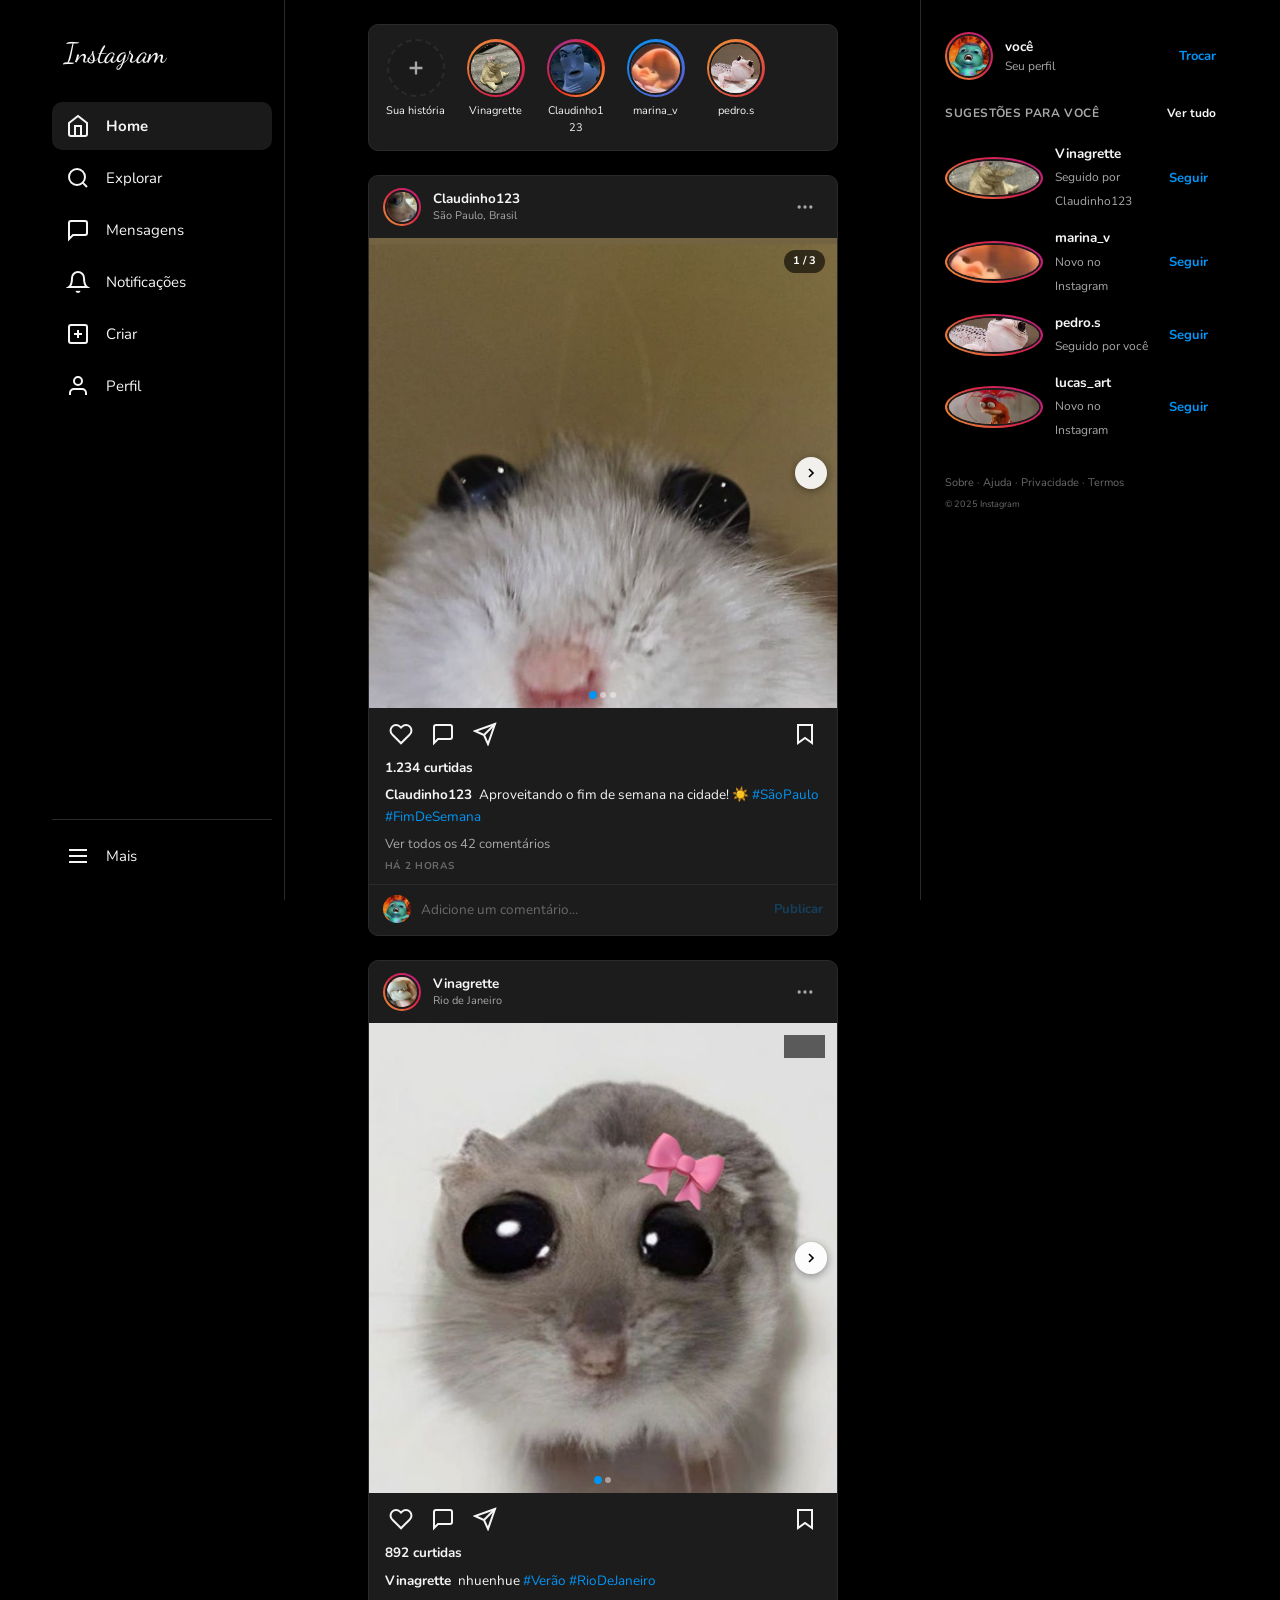
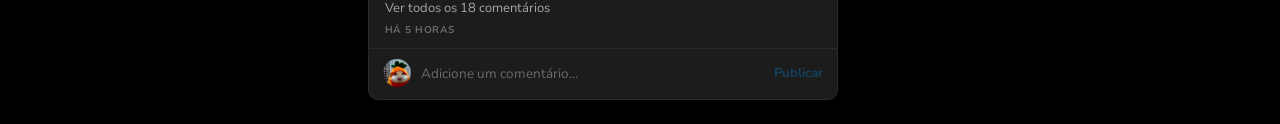
==== formativa/instagram/index.html @ f3fcb80d "11/03" ====
<!DOCTYPE html>
<html lang="pt-BR">
<head>
  <meta charset="UTF-8">
  <meta name="viewport" content="width=device-width, initial-scale=1.0">
  <title>Instagram</title>
  <link rel="stylesheet" href="style.css">
</head>
<body>
  <div class="container">

    <!-- LEFT SIDEBAR -->
    <aside class="sidebar">
      <div class="logo">Instagram</div>
      <nav>
        <a href="#" class="nav-item active">
          <svg class="nav-icon" viewBox="0 0 24 24" fill="none" stroke="currentColor" stroke-width="2"><path d="M3 9l9-7 9 7v11a2 2 0 01-2 2H5a2 2 0 01-2-2z"/><polyline points="9,22 9,12 15,12 15,22"/></svg>
          <span>Home</span>
        </a>
        <a href="#" class="nav-item">
          <svg class="nav-icon" viewBox="0 0 24 24" fill="none" stroke="currentColor" stroke-width="2"><circle cx="11" cy="11" r="8"/><line x1="21" y1="21" x2="16.65" y2="16.65"/></svg>
          <span>Explorar</span>
        </a>
        <a href="#" class="nav-item">
          <svg class="nav-icon" viewBox="0 0 24 24" fill="none" stroke="currentColor" stroke-width="2"><path d="M21 15a2 2 0 01-2 2H7l-4 4V5a2 2 0 012-2h14a2 2 0 012 2z"/></svg>
          <span>Mensagens</span>
        </a>
        <a href="#" class="nav-item">
          <svg class="nav-icon" viewBox="0 0 24 24" fill="none" stroke="currentColor" stroke-width="2"><path d="M18 8A6 6 0 006 8c0 7-3 9-3 9h18s-3-2-3-9"/><path d="M13.73 21a2 2 0 01-3.46 0"/></svg>
          <span>Notificações</span>
        </a>
        <a href="#" class="nav-item">
          <svg class="nav-icon" viewBox="0 0 24 24" fill="none" stroke="currentColor" stroke-width="2"><rect x="3" y="3" width="18" height="18" rx="2"/><line x1="12" y1="8" x2="12" y2="16"/><line x1="8" y1="12" x2="16" y2="12"/></svg>
          <span>Criar</span>
        </a>
        <a href="#" class="nav-item">
          <svg class="nav-icon" viewBox="0 0 24 24" fill="none" stroke="currentColor" stroke-width="2"><path d="M20 21v-2a4 4 0 00-4-4H8a4 4 0 00-4 4v2"/><circle cx="12" cy="7" r="4"/></svg>
          <span>Perfil</span>
        </a>
      </nav>
      <div class="sidebar-bottom">
        <a href="#" class="nav-item">
          <svg class="nav-icon" viewBox="0 0 24 24" fill="none" stroke="currentColor" stroke-width="2"><line x1="3" y1="12" x2="21" y2="12"/><line x1="3" y1="6" x2="21" y2="6"/><line x1="3" y1="18" x2="21" y2="18"/></svg>
          <span>Mais</span>
        </a>
      </div>
    </aside>

    <!-- MAIN FEED -->
    <main class="feed">

      <!-- STORIES -->
      <div class="stories">
        <div class="story your-story">
          <div class="story-avatar add-story">
            <svg viewBox="0 0 24 24" fill="none" stroke="currentColor" stroke-width="2.5" width="22" height="22"><line x1="12" y1="5" x2="12" y2="19"/><line x1="5" y1="12" x2="19" y2="12"/></svg>
          </div>
          <span>Sua história</span>
        </div>
        <div class="story">
          <div class="story-avatar" style="background: linear-gradient(135deg,#f09433,#e6683c,#dc2743,#cc2366)">
            <img src="imagens/animals 🎀.jpg" alt="Vinagrette">
          </div>
          <span>Vinagrette</span>
        </div>
        <div class="story">
          <div class="story-avatar" style="background: linear-gradient(135deg,#833ab4,#fd1d1d,#fcb045)">
            <img src="imagens/Credo.jpg" alt="Claudinho123">
          </div>
          <span>Claudinho123</span>
        </div>
        <div class="story">
          <div class="story-avatar" style="background: linear-gradient(135deg,#0095f6,#6559ca)">
            <img src="imagens/download (1).jpg" alt="marina_v">
          </div>
          <span>marina_v</span>
        </div>
        <div class="story">
          <div class="story-avatar" style="background: linear-gradient(135deg,#f09433,#e6683c,#dc2743)">
            <img src="imagens/download.jpg" alt="pedro.s">
          </div>
          <span>pedro.s</span>
        </div>
      </div>

      <!-- POST 1 — CAROUSEL -->
      <article class="post">
        <div class="post-header">
          <div class="avatar-ring">
            <img src="imagens/esroh.jpg" alt="Avatar">
          </div>
          <div class="post-meta">
            <p class="username">Claudinho123</p>
            <p class="location">São Paulo, Brasil</p>
          </div>
          <button class="more-btn">
            <svg viewBox="0 0 24 24" fill="currentColor" width="20" height="20"><circle cx="5" cy="12" r="2"/><circle cx="12" cy="12" r="2"/><circle cx="19" cy="12" r="2"/></svg>
          </button>
        </div>

        <!-- CAROUSEL -->
        <div class="carousel" data-index="0">
          <div class="carousel-track">
            <div class="carousel-slide">
              <img src="imagens/Hamster 🐹.jpg" alt="Foto 1">
            </div>
            <div class="carousel-slide">
              <img src="imagens/he is the real agent.jpg" alt="Foto 2">
            </div>
            <div class="carousel-slide">
              <img src="imagens/Hop on Follow @yellingatcatz for more!!  credit….jpg" alt="Foto 3">
            </div>
          </div>
          <button class="carousel-btn prev" onclick="moveCarousel(this, -1)" aria-label="Anterior">
            <svg viewBox="0 0 24 24" fill="none" stroke="currentColor" stroke-width="2.5" width="16" height="16"><polyline points="15,18 9,12 15,6"/></svg>
          </button>
          <button class="carousel-btn next" onclick="moveCarousel(this, 1)" aria-label="Próximo">
            <svg viewBox="0 0 24 24" fill="none" stroke="currentColor" stroke-width="2.5" width="16" height="16"><polyline points="9,18 15,12 9,6"/></svg>
          </button>
          <div class="carousel-dots">
            <span class="dot active"></span>
            <span class="dot"></span>
            <span class="dot"></span>
          </div>
          <div class="carousel-counter">1 / 3</div>
        </div>

        <div class="post-actions">
          <div class="actions-left">
            <button class="action-btn like-btn" onclick="toggleLike(this)" title="Curtir">
              <svg class="heart-icon" viewBox="0 0 24 24" fill="none" stroke="currentColor" stroke-width="2" width="24" height="24"><path d="M20.84 4.61a5.5 5.5 0 00-7.78 0L12 5.67l-1.06-1.06a5.5 5.5 0 00-7.78 7.78l1.06 1.06L12 21.23l7.78-7.78 1.06-1.06a5.5 5.5 0 000-7.78z"/></svg>
            </button>
            <button class="action-btn" title="Comentar">
              <svg viewBox="0 0 24 24" fill="none" stroke="currentColor" stroke-width="2" width="24" height="24"><path d="M21 15a2 2 0 01-2 2H7l-4 4V5a2 2 0 012-2h14a2 2 0 012 2z"/></svg>
            </button>
            <button class="action-btn" title="Compartilhar">
              <svg viewBox="0 0 24 24" fill="none" stroke="currentColor" stroke-width="2" width="24" height="24"><line x1="22" y1="2" x2="11" y2="13"/><polygon points="22,2 15,22 11,13 2,9"/></svg>
            </button>
          </div>
          <button class="action-btn save-btn" onclick="toggleSave(this)" title="Salvar">
            <svg viewBox="0 0 24 24" fill="none" stroke="currentColor" stroke-width="2" width="24" height="24"><polygon points="19,21 12,16 5,21 5,3 19,3"/></svg>
          </button>
        </div>

        <p class="likes">1.234 curtidas</p>
        <p class="caption"><strong>Claudinho123</strong> Aproveitando o fim de semana na cidade! ☀️ <span class="hashtag">#SãoPaulo</span> <span class="hashtag">#FimDeSemana</span></p>
        <button class="view-comments">Ver todos os 42 comentários</button>
        <p class="timestamp">HÁ 2 HORAS</p>

        <!-- COMMENT INPUT -->
        <div class="comment-bar">
          <img src="imagens/xd.jpg" alt="Você" class="comment-avatar">
          <input type="text" placeholder="Adicione um comentário..." class="comment-input">
          <button class="post-comment-btn">Publicar</button>
        </div>
      </article>

      <!-- POST 2 — SINGLE IMAGE -->
      <article class="post">
        <div class="post-header">
          <div class="avatar-ring">
            <img src="imagens/ıy.jpg" alt="Avatar">
          </div>
          <div class="post-meta">
            <p class="username">Vinagrette</p>
            <p class="location">Rio de Janeiro</p>
          </div>
          <button class="more-btn">
            <svg viewBox="0 0 24 24" fill="currentColor" width="20" height="20"><circle cx="5" cy="12" r="2"/><circle cx="12" cy="12" r="2"/><circle cx="19" cy="12" r="2"/></svg>
          </button>
        </div>

        <div class="carousel" data-index="0">
          <div class="carousel-track">
            <div class="carousel-slide">
              <img src="imagens/PrEppY MoUsE.jpg" alt="Foto">
            </div>
            <div class="carousel-slide">
              <img src="imagens/animals 🎀.jpg" alt="Foto 2">
            </div>
          </div>
          <button class="carousel-btn prev" onclick="moveCarousel(this, -1)" aria-label="Anterior">
            <svg viewBox="0 0 24 24" fill="none" stroke="currentColor" stroke-width="2.5" width="16" height="16"><polyline points="15,18 9,12 15,6"/></svg>
          </button>
          <button class="carousel-btn next" onclick="moveCarousel(this, 1)" aria-label="Próximo">
            <svg viewBox="0 0 24 24" fill="none" stroke="currentColor" stroke-width="2.5" width="16" height="16"><polyline points="9,18 15,12 9,6"/></svg>
          </button>
          <div class="carousel-dots">
            <span class="dot active"></span>
            <span class="dot"></span>
          </div>
          <div class="carousel-counter">1 / 2</div>
        </div>

        <div class="post-actions">
          <div class="actions-left">
            <button class="action-btn like-btn" onclick="toggleLike(this)" title="Curtir">
              <svg class="heart-icon" viewBox="0 0 24 24" fill="none" stroke="currentColor" stroke-width="2" width="24" height="24"><path d="M20.84 4.61a5.5 5.5 0 00-7.78 0L12 5.67l-1.06-1.06a5.5 5.5 0 00-7.78 7.78l1.06 1.06L12 21.23l7.78-7.78 1.06-1.06a5.5 5.5 0 000-7.78z"/></svg>
            </button>
            <button class="action-btn">
              <svg viewBox="0 0 24 24" fill="none" stroke="currentColor" stroke-width="2" width="24" height="24"><path d="M21 15a2 2 0 01-2 2H7l-4 4V5a2 2 0 012-2h14a2 2 0 012 2z"/></svg>
            </button>
            <button class="action-btn">
              <svg viewBox="0 0 24 24" fill="none" stroke="currentColor" stroke-width="2" width="24" height="24"><line x1="22" y1="2" x2="11" y2="13"/><polygon points="22,2 15,22 11,13 2,9"/></svg>
            </button>
          </div>
          <button class="action-btn save-btn" onclick="toggleSave(this)">
            <svg viewBox="0 0 24 24" fill="none" stroke="currentColor" stroke-width="2" width="24" height="24"><polygon points="19,21 12,16 5,21 5,3 19,3"/></svg>
          </button>
        </div>

        <p class="likes">892 curtidas</p>
        <p class="caption"><strong>Vinagrette</strong> nhuenhue <span class="hashtag">#Verão</span> <span class="hashtag">#RioDeJaneiro</span></p>
        <button class="view-comments">Ver todos os 18 comentários</button>
        <p class="timestamp">HÁ 5 HORAS</p>
        <div class="comment-bar">
          <img src="imagens/🥕🐹.jpg" alt="Você" class="comment-avatar">
          <input type="text" placeholder="Adicione um comentário..." class="comment-input">
          <button class="post-comment-btn">Publicar</button>
        </div>
      </article>

    </main>

    <!-- RIGHT SIDEBAR -->
    <aside class="sidebar-right">
      <div class="user-profile-section">
        <div class="avatar-ring large">
          <img src="imagens/xd.jpg" alt="Seu perfil">
        </div>
        <div>
          <p class="username-sm">você</p>
          <small>Seu perfil</small>
        </div>
        <button class="switch-btn">Trocar</button>
      </div>

      <div class="suggestions">
        <div class="suggestions-header">
          <h3>Sugestões para você</h3>
          <a href="#">Ver tudo</a>
        </div>

        <div class="user-suggestion">
          <div class="avatar-ring sm"><img src="imagens/animals 🎀.jpg" alt="Vinagrette"></div>
          <div>
            <p>Vinagrette</p>
            <small>Seguido por Claudinho123</small>
          </div>
          <button class="follow-btn" onclick="toggleFollow(this)">Seguir</button>
        </div>
        <div class="user-suggestion">
          <div class="avatar-ring sm"><img src="imagens/download (1).jpg" alt="marina_v"></div>
          <div>
            <p>marina_v</p>
            <small>Novo no Instagram</small>
          </div>
          <button class="follow-btn" onclick="toggleFollow(this)">Seguir</button>
        </div>
        <div class="user-suggestion">
          <div class="avatar-ring sm"><img src="imagens/download.jpg" alt="pedro.s"></div>
          <div>
            <p>pedro.s</p>
            <small>Seguido por você</small>
          </div>
          <button class="follow-btn" onclick="toggleFollow(this)">Seguir</button>
        </div>
        <div class="user-suggestion">
          <div class="avatar-ring sm"><img src="imagens/download (2).jpg" alt="lucas_art"></div>
          <div>
            <p>lucas_art</p>
            <small>Novo no Instagram</small>
          </div>
          <button class="follow-btn" onclick="toggleFollow(this)">Seguir</button>
        </div>
      </div>

      <div class="footer-links">
        <a href="#">Sobre</a> · <a href="#">Ajuda</a> · <a href="#">Privacidade</a> · <a href="#">Termos</a><br>
        <small>© 2025 Instagram</small>
      </div>
    </aside>
  </div>

  <script>
    // ── CAROUSEL ──────────────────────────────────────────────
    function moveCarousel(btn, dir) {
      const carousel = btn.closest('.carousel');
      const track = carousel.querySelector('.carousel-track');
      const slides = carousel.querySelectorAll('.carousel-slide');
      const dots = carousel.querySelectorAll('.dot');
      const counter = carousel.querySelector('.carousel-counter');
      const total = slides.length;

      let index = parseInt(carousel.dataset.index) + dir;
      if (index < 0) index = 0;
      if (index >= total) index = total - 1;

      carousel.dataset.index = index;
      track.style.transform = `translateX(-${index * 100}%)`;

      dots.forEach((d, i) => d.classList.toggle('active', i === index));
      if (counter) counter.textContent = `${index + 1} / ${total}`;

      // Show/hide buttons
      carousel.querySelector('.prev').style.opacity = index === 0 ? '0' : '1';
      carousel.querySelector('.prev').style.pointerEvents = index === 0 ? 'none' : 'auto';
      carousel.querySelector('.next').style.opacity = index === total - 1 ? '0' : '1';
      carousel.querySelector('.next').style.pointerEvents = index === total - 1 ? 'none' : 'auto';
    }

    // Init all carousels
    document.querySelectorAll('.carousel').forEach(c => {
      c.querySelector('.prev').style.opacity = '0';
      c.querySelector('.prev').style.pointerEvents = 'none';
    });

    // Touch/swipe support
    document.querySelectorAll('.carousel').forEach(carousel => {
      let startX = 0;
      carousel.addEventListener('touchstart', e => startX = e.touches[0].clientX, { passive: true });
      carousel.addEventListener('touchend', e => {
        const diff = startX - e.changedTouches[0].clientX;
        if (Math.abs(diff) > 40) {
          moveCarousel(carousel.querySelector(diff > 0 ? '.next' : '.prev'), diff > 0 ? 1 : -1);
        }
      });
    });

    // ── LIKE ──────────────────────────────────────────────────
    function toggleLike(btn) {
      const liked = btn.classList.toggle('liked');
      const likesEl = btn.closest('.post').querySelector('.likes');
      const current = parseInt(likesEl.textContent.replace(/\D/g, ''));
      likesEl.textContent = `${(liked ? current + 1 : current - 1).toLocaleString('pt-BR')} curtidas`;
      if (liked) btn.animate([{ transform: 'scale(1.5)' }, { transform: 'scale(1)' }], { duration: 300 });
    }

    // ── SAVE ──────────────────────────────────────────────────
    function toggleSave(btn) {
      btn.classList.toggle('saved');
    }

    // ── FOLLOW ────────────────────────────────────────────────
    function toggleFollow(btn) {
      const following = btn.textContent === 'Seguindo';
      btn.textContent = following ? 'Seguir' : 'Seguindo';
      btn.classList.toggle('following', !following);
    }

    // ── COMMENT INPUT ─────────────────────────────────────────
    document.querySelectorAll('.comment-input').forEach(input => {
      const postBtn = input.nextElementSibling;
      input.addEventListener('input', () => {
        postBtn.style.opacity = input.value.trim() ? '1' : '0.3';
        postBtn.style.pointerEvents = input.value.trim() ? 'auto' : 'none';
      });
    });
  </script>
</body>
</html>
---- formativa/instagram/style.css ----
/* ===========================
   Instagram Clone CSS
   Dark theme — alinhamento corrigido
=========================== */

@import url('https://fonts.googleapis.com/css2?family=Dancing+Script:wght@700&family=Nunito:wght@300;400;600;700&display=swap');

*, *::before, *::after {
  box-sizing: border-box;
  margin: 0;
  padding: 0;
}

:root {
  --bg-primary:     #000000;
  --bg-secondary:   #121212;
  --bg-elevated:    #1a1a1a;
  --bg-card:        #1c1c1c;
  --border:         #2a2a2a;
  --text-primary:   #f5f5f5;
  --text-secondary: #a8a8a8;
  --text-muted:     #6a6a6a;
  --accent-blue:    #0095f6;
  --accent-red:     #ed4956;
  --gradient-story: linear-gradient(45deg,#f09433,#e6683c,#dc2743,#cc2366,#bc1888);
  --sidebar-w:      245px;
  --sidebar-r-w:    320px;
  --ease:           0.2s ease;
}

html { height: 100%; }

body {
  background: var(--bg-primary);
  color: var(--text-primary);
  font-family: 'Nunito', sans-serif;
  font-weight: 400;
  line-height: 1.5;
  min-height: 100%;
}

/* =====================
   LAYOUT PRINCIPAL
   Flex row: sidebar | feed | sidebar-right
   Sidebars ficam sticky, feed rola
   ===================== */

.container {
  display: flex;
  min-height: 100vh;
  max-width: 1200px;
  margin: 0 auto;
}

/* =====================
   SIDEBAR ESQUERDA
   ===================== */

.sidebar {
  width: var(--sidebar-w);
  flex-shrink: 0;
  position: sticky;
  top: 0;
  align-self: flex-start;
  height: 100vh;
  display: flex;
  flex-direction: column;
  padding: 12px 12px 20px;
  border-right: 1px solid var(--border);
  background: var(--bg-primary);
  overflow-y: auto;
  scrollbar-width: none;
}

.sidebar::-webkit-scrollbar { display: none; }

.logo {
  font-family: 'Dancing Script', cursive;
  font-size: 28px;
  color: var(--text-primary);
  padding: 20px 12px 28px;
  letter-spacing: -0.5px;
  white-space: nowrap;
}

nav {
  display: flex;
  flex-direction: column;
  gap: 4px;
  flex: 1;
}

.sidebar-bottom {
  border-top: 1px solid var(--border);
  padding-top: 12px;
  margin-top: 8px;
}

.nav-icon {
  width: 24px;
  height: 24px;
  flex-shrink: 0;
}

.nav-item {
  display: flex;
  align-items: center;
  gap: 16px;
  padding: 12px 14px;
  border-radius: 10px;
  color: var(--text-primary);
  text-decoration: none;
  font-size: 15px;
  font-weight: 400;
  white-space: nowrap;
  transition: background var(--ease);
}

.nav-item:hover,
.nav-item.active {
  background: var(--bg-elevated);
  font-weight: 700;
}

/* =====================
   FEED CENTRAL
   Centraliza os posts horizontalmente
   ===================== */

.feed {
  flex: 1;
  min-width: 0;
  display: flex;
  flex-direction: column;
  align-items: center;
  gap: 24px;
  padding: 24px 16px;
}

/* =====================
   STORIES
   ===================== */

.stories {
  display: flex;
  gap: 18px;
  width: 100%;
  max-width: 470px;
  padding: 14px 16px;
  background: var(--bg-card);
  border: 1px solid var(--border);
  border-radius: 10px;
  overflow-x: auto;
  scrollbar-width: none;
}

.stories::-webkit-scrollbar { display: none; }

.story {
  display: flex;
  flex-direction: column;
  align-items: center;
  gap: 6px;
  cursor: pointer;
  flex-shrink: 0;
  font-size: 11px;
  color: var(--text-primary);
  text-align: center;
  width: 62px;
  word-break: break-word;
}

.story-avatar {
  width: 58px;
  height: 58px;
  border-radius: 50%;
  padding: 2.5px;
  flex-shrink: 0;
  display: flex;
  align-items: center;
  justify-content: center;
  transition: transform 0.18s ease;
}

.story-avatar:hover { transform: scale(1.06); }

.story-avatar img {
  width: 100%;
  height: 100%;
  border-radius: 50%;
  object-fit: cover;
  border: 2px solid var(--bg-card);
}

.story-avatar.add-story {
  background: var(--bg-elevated);
  border: 2px dashed var(--border);
  color: var(--text-secondary);
}

/* =====================
   POST CARD
   ===================== */

.post {
  width: 100%;
  max-width: 470px;
  background: var(--bg-card);
  border: 1px solid var(--border);
  border-radius: 10px;
  overflow: hidden;
  transition: border-color var(--ease);
}

.post:hover { border-color: #3a3a3a; }

/* Cabeçalho do post */
.post-header {
  display: flex;
  align-items: center;
  gap: 12px;
  padding: 12px 14px;
}

.avatar-ring {
  width: 38px;
  height: 38px;
  border-radius: 50%;
  padding: 2px;
  background: var(--gradient-story);
  flex-shrink: 0;
  display: flex;
  align-items: center;
  justify-content: center;
}

.avatar-ring img {
  width: 100%;
  height: 100%;
  border-radius: 50%;
  object-fit: cover;
  border: 2px solid var(--bg-card);
}

.avatar-ring.large { width: 48px; height: 48px; }
.avatar-ring.sm    { width: 42px; height: 42px; flex-shrink: 0; }

.post-meta {
  flex: 1;
  min-width: 0;
}

.username {
  font-size: 13.5px;
  font-weight: 700;
  color: var(--text-primary);
  line-height: 1.3;
  white-space: nowrap;
  overflow: hidden;
  text-overflow: ellipsis;
}

.location {
  font-size: 11px;
  color: var(--text-secondary);
}

.more-btn {
  background: none;
  border: none;
  color: var(--text-secondary);
  cursor: pointer;
  padding: 4px 8px;
  border-radius: 6px;
  display: flex;
  align-items: center;
  justify-content: center;
  flex-shrink: 0;
  transition: background var(--ease);
}

.more-btn:hover { background: var(--bg-elevated); }

/* =====================
   CARROSSEL
   ===================== */

.carousel {
  position: relative;
  width: 100%;
  overflow: hidden;
  background: var(--bg-secondary);
  user-select: none;
}

.carousel-track {
  display: flex;
  transition: transform 0.38s cubic-bezier(0.4,0,0.2,1);
  will-change: transform;
}

.carousel-slide {
  min-width: 100%;
  flex-shrink: 0;
}

.carousel-slide img {
  width: 100%;
  height: 470px;
  object-fit: cover;
  display: block;
  pointer-events: none;
}

/* Botões de navegação */
.carousel-btn {
  position: absolute;
  top: 50%;
  transform: translateY(-50%);
  background: rgba(255,255,255,0.9);
  border: none;
  border-radius: 50%;
  width: 32px;
  height: 32px;
  display: flex;
  align-items: center;
  justify-content: center;
  cursor: pointer;
  color: #000;
  box-shadow: 0 2px 8px rgba(0,0,0,0.4);
  z-index: 10;
  transition: opacity var(--ease), background 0.15s, transform 0.15s;
}

.carousel-btn:hover {
  background: #fff;
  transform: translateY(-50%) scale(1.08);
}

.carousel-btn.prev { left: 10px; }
.carousel-btn.next { right: 10px; }

/* Indicadores (dots) */
.carousel-dots {
  position: absolute;
  bottom: 10px;
  left: 50%;
  transform: translateX(-50%);
  display: flex;
  gap: 4px;
  z-index: 10;
}

.dot {
  width: 6px;
  height: 6px;
  border-radius: 50%;
  background: rgba(255,255,255,0.45);
  transition: background 0.2s, transform 0.2s;
}

.dot.active {
  background: var(--accent-blue);
  transform: scale(1.3);
}

/* Contador no canto */
.carousel-counter {
  position: absolute;
  top: 12px;
  right: 12px;
  background: rgba(0,0,0,0.6);
  color: #fff;
  font-size: 11px;
  font-weight: 700;
  padding: 3px 9px;
  border-radius: 20px;
  backdrop-filter: blur(4px);
  z-index: 10;
}

/* =====================
   AÇÕES DO POST
   ===================== */

.post-actions {
  display: flex;
  align-items: center;
  justify-content: space-between;
  padding: 8px 12px 4px;
}

.actions-left {
  display: flex;
  align-items: center;
  gap: 2px;
}

.action-btn {
  background: none;
  border: none;
  cursor: pointer;
  padding: 6px 8px;
  border-radius: 8px;
  color: var(--text-primary);
  display: flex;
  align-items: center;
  justify-content: center;
  transition: transform var(--ease), background var(--ease);
  line-height: 1;
}

.action-btn:hover {
  background: var(--bg-elevated);
  transform: scale(1.12);
}

.action-btn.liked .heart-icon {
  fill: var(--accent-red);
  stroke: var(--accent-red);
}

.action-btn.saved svg { fill: var(--text-primary); }

.likes {
  padding: 2px 16px 4px;
  font-size: 13.5px;
  font-weight: 700;
  color: var(--text-primary);
}

.caption {
  padding: 2px 16px 6px;
  font-size: 13.5px;
  color: var(--text-primary);
  line-height: 1.6;
}

.caption strong {
  font-weight: 700;
  margin-right: 4px;
}

.hashtag {
  color: var(--accent-blue);
  cursor: pointer;
}

.view-comments {
  background: none;
  border: none;
  padding: 2px 16px;
  font-size: 13px;
  color: var(--text-secondary);
  cursor: pointer;
  font-family: 'Nunito', sans-serif;
  display: block;
  text-align: left;
  transition: color var(--ease);
}

.view-comments:hover { color: var(--text-primary); }

.timestamp {
  padding: 4px 16px 10px;
  font-size: 10px;
  letter-spacing: 0.7px;
  color: var(--text-muted);
  font-weight: 700;
}

/* Comentário */
.comment-bar {
  display: flex;
  align-items: center;
  gap: 10px;
  padding: 10px 14px 12px;
  border-top: 1px solid var(--border);
}

.comment-avatar {
  width: 28px;
  height: 28px;
  border-radius: 50%;
  object-fit: cover;
  flex-shrink: 0;
}

.comment-input {
  flex: 1;
  min-width: 0;
  background: none;
  border: none;
  outline: none;
  color: var(--text-primary);
  font-family: 'Nunito', sans-serif;
  font-size: 13.5px;
}

.comment-input::placeholder { color: var(--text-muted); }

.post-comment-btn {
  background: none;
  border: none;
  color: var(--accent-blue);
  font-size: 13px;
  font-weight: 700;
  cursor: pointer;
  font-family: 'Nunito', sans-serif;
  opacity: 0.3;
  pointer-events: none;
  transition: opacity var(--ease);
  flex-shrink: 0;
}

/* =====================
   SIDEBAR DIREITA
   ===================== */

.sidebar-right {
  width: var(--sidebar-r-w);
  flex-shrink: 0;
  position: sticky;
  top: 0;
  align-self: flex-start;
  height: 100vh;
  padding: 32px 24px 24px;
  overflow-y: auto;
  scrollbar-width: none;
  border-left: 1px solid var(--border);
  background: var(--bg-primary);
}

.sidebar-right::-webkit-scrollbar { display: none; }

.user-profile-section {
  display: flex;
  align-items: center;
  gap: 12px;
  margin-bottom: 24px;
}

.user-profile-section .username-sm {
  font-size: 13.5px;
  font-weight: 700;
  color: var(--text-primary);
}

.user-profile-section small {
  font-size: 12px;
  color: var(--text-secondary);
  display: block;
}

.switch-btn {
  margin-left: auto;
  background: none;
  border: none;
  color: var(--accent-blue);
  font-size: 13px;
  font-weight: 700;
  cursor: pointer;
  font-family: 'Nunito', sans-serif;
  flex-shrink: 0;
}

.suggestions-header {
  display: flex;
  align-items: center;
  justify-content: space-between;
  margin-bottom: 14px;
}

.suggestions h3 {
  font-size: 12px;
  font-weight: 700;
  color: var(--text-secondary);
  text-transform: uppercase;
  letter-spacing: 0.6px;
}

.suggestions-header a {
  font-size: 12px;
  font-weight: 700;
  color: var(--text-primary);
  text-decoration: none;
}

.user-suggestion {
  display: flex;
  align-items: center;
  gap: 12px;
  padding: 8px 0;
}

.user-suggestion > div {
  flex: 1;
  min-width: 0;
}

.user-suggestion p {
  font-size: 13.5px;
  font-weight: 700;
  color: var(--text-primary);
  white-space: nowrap;
  overflow: hidden;
  text-overflow: ellipsis;
}

.user-suggestion small {
  font-size: 12px;
  color: var(--text-secondary);
}

.follow-btn {
  background: none;
  border: none;
  color: var(--accent-blue);
  font-size: 13px;
  font-weight: 700;
  cursor: pointer;
  padding: 4px 8px;
  border-radius: 6px;
  font-family: 'Nunito', sans-serif;
  flex-shrink: 0;
  transition: background var(--ease), color var(--ease);
}

.follow-btn:hover { background: rgba(0,149,246,0.1); }
.follow-btn.following { color: var(--text-secondary); }

.footer-links {
  margin-top: 24px;
  font-size: 11px;
  color: var(--text-muted);
  line-height: 1.9;
}

.footer-links a {
  color: var(--text-muted);
  text-decoration: none;
  transition: color var(--ease);
}

.footer-links a:hover { color: var(--text-secondary); }

/* =====================
   SCROLLBAR
   ===================== */

::-webkit-scrollbar { width: 6px; }
::-webkit-scrollbar-track { background: transparent; }
::-webkit-scrollbar-thumb { background: var(--border); border-radius: 3px; }

/* =====================
   RESPONSIVO
   ===================== */

@media (max-width: 1050px) {
  .sidebar-right { display: none; }
}

@media (max-width: 768px) {
  .sidebar {
    width: 72px;
    align-items: center;
    padding: 12px 8px;
  }

  .logo {
    font-size: 16px;
    padding: 16px 4px 24px;
    text-align: center;
  }

  .nav-item {
    justify-content: center;
    padding: 12px;
    border-radius: 50%;
    gap: 0;
  }

  .nav-item span { display: none; }

  .feed { padding: 16px 8px; }
}
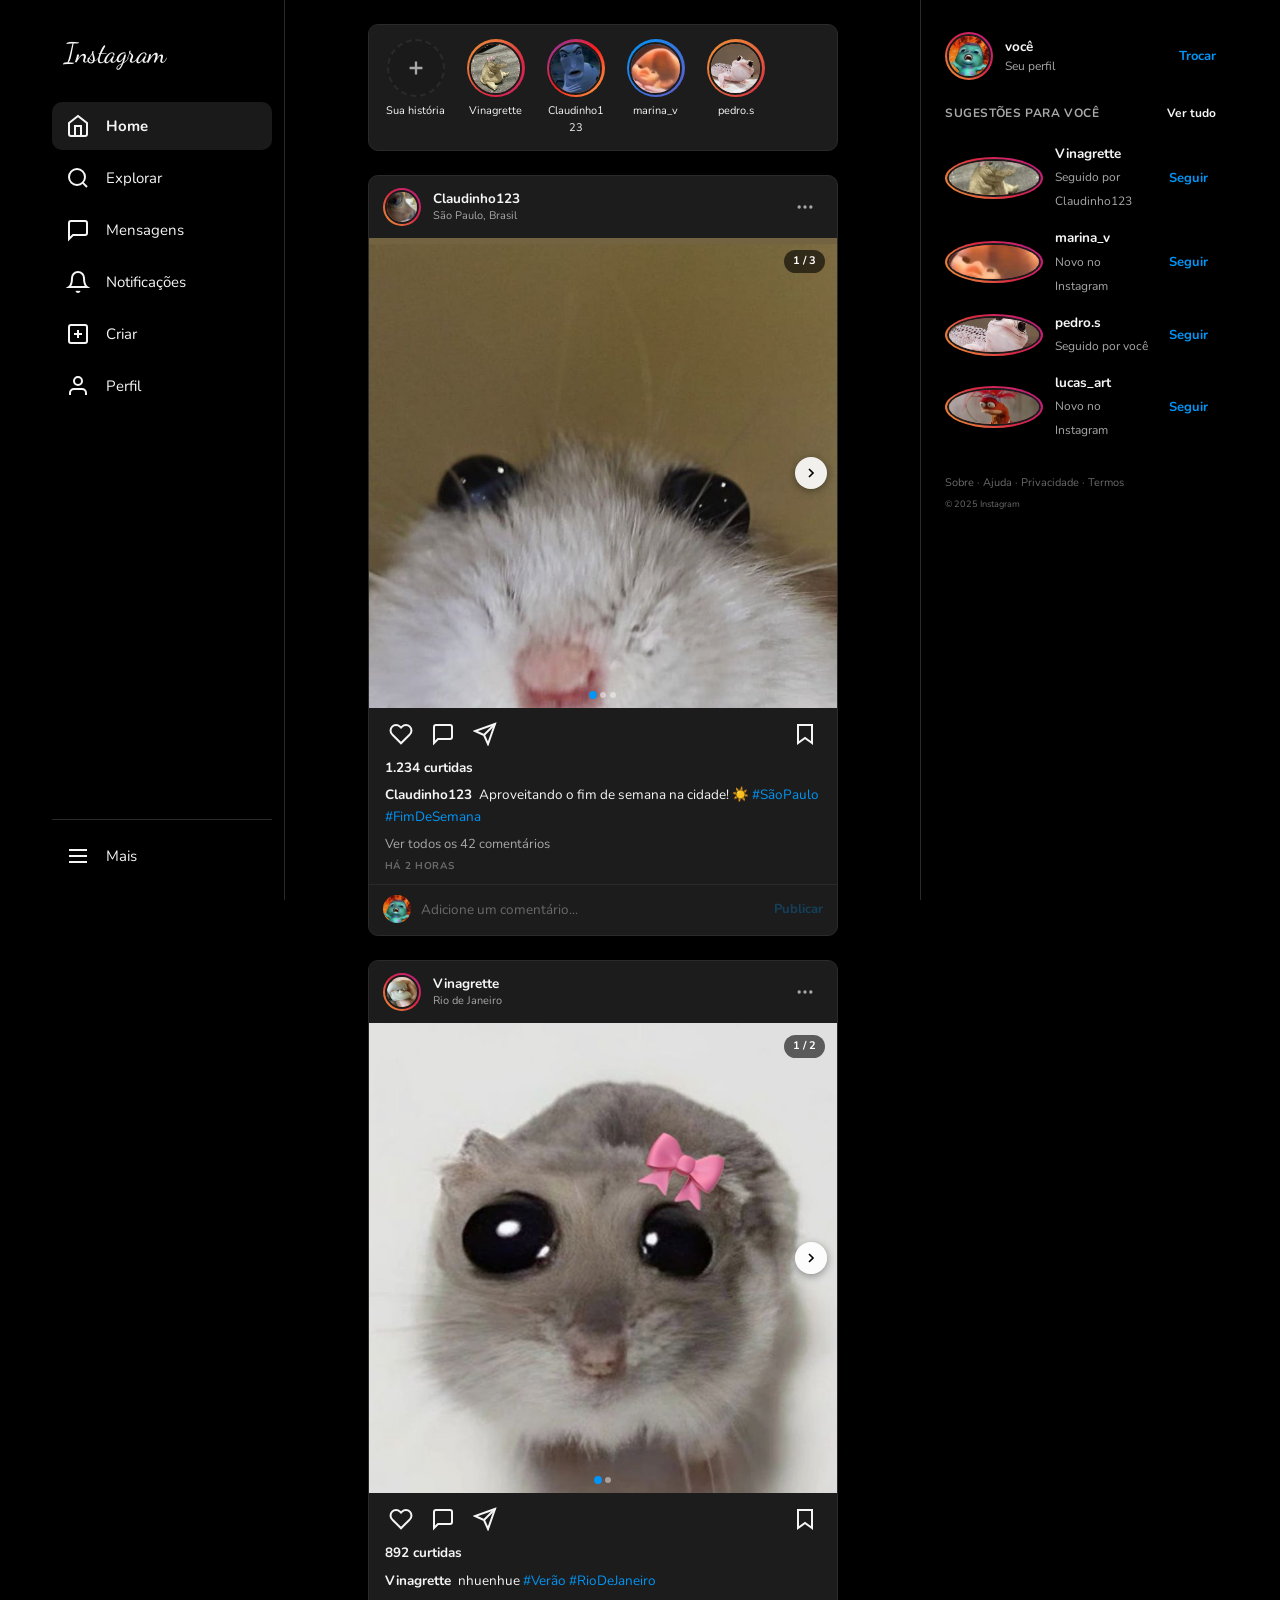
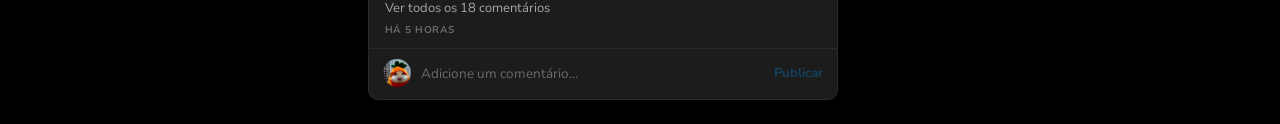
==== commit 47dcc43b: "00" ====
--- a/formativa/instagram/index.html
+++ b/formativa/instagram/index.html
@@ -9,7 +9,7 @@
 <body>
   <div class="container">
 
-    <!-- LEFT SIDEBAR -->
+    
     <aside class="sidebar">
       <div class="logo">Instagram</div>
       <nav>
@@ -46,10 +46,10 @@
       </div>
     </aside>
 
-    <!-- MAIN FEED -->
+   
     <main class="feed">
 
-      <!-- STORIES -->
+      
       <div class="stories">
         <div class="story your-story">
           <div class="story-avatar add-story">
@@ -83,7 +83,7 @@
         </div>
       </div>
 
-      <!-- POST 1 — CAROUSEL -->
+    
       <article class="post">
         <div class="post-header">
           <div class="avatar-ring">
@@ -98,7 +98,7 @@
           </button>
         </div>
 
-        <!-- CAROUSEL -->
+       
         <div class="carousel" data-index="0">
           <div class="carousel-track">
             <div class="carousel-slide">
@@ -147,7 +147,7 @@
         <button class="view-comments">Ver todos os 42 comentários</button>
         <p class="timestamp">HÁ 2 HORAS</p>
 
-        <!-- COMMENT INPUT -->
+        
         <div class="comment-bar">
           <img src="imagens/xd.jpg" alt="Você" class="comment-avatar">
           <input type="text" placeholder="Adicione um comentário..." class="comment-input">
@@ -155,7 +155,7 @@
         </div>
       </article>
 
-      <!-- POST 2 — SINGLE IMAGE -->
+      
       <article class="post">
         <div class="post-header">
           <div class="avatar-ring">
@@ -222,7 +222,7 @@
 
     </main>
 
-    <!-- RIGHT SIDEBAR -->
+   
     <aside class="sidebar-right">
       <div class="user-profile-section">
         <div class="avatar-ring large">
@@ -283,7 +283,7 @@
   </div>
 
   <script>
-    // ── CAROUSEL ──────────────────────────────────────────────
+   
     function moveCarousel(btn, dir) {
       const carousel = btn.closest('.carousel');
       const track = carousel.querySelector('.carousel-track');
@@ -302,20 +302,20 @@
       dots.forEach((d, i) => d.classList.toggle('active', i === index));
       if (counter) counter.textContent = `${index + 1} / ${total}`;
 
-      // Show/hide buttons
+     
       carousel.querySelector('.prev').style.opacity = index === 0 ? '0' : '1';
       carousel.querySelector('.prev').style.pointerEvents = index === 0 ? 'none' : 'auto';
       carousel.querySelector('.next').style.opacity = index === total - 1 ? '0' : '1';
       carousel.querySelector('.next').style.pointerEvents = index === total - 1 ? 'none' : 'auto';
     }
 
-    // Init all carousels
+   
     document.querySelectorAll('.carousel').forEach(c => {
       c.querySelector('.prev').style.opacity = '0';
       c.querySelector('.prev').style.pointerEvents = 'none';
     });
 
-    // Touch/swipe support
+    
     document.querySelectorAll('.carousel').forEach(carousel => {
       let startX = 0;
       carousel.addEventListener('touchstart', e => startX = e.touches[0].clientX, { passive: true });
@@ -327,7 +327,7 @@
       });
     });
 
-    // ── LIKE ──────────────────────────────────────────────────
+   
     function toggleLike(btn) {
       const liked = btn.classList.toggle('liked');
       const likesEl = btn.closest('.post').querySelector('.likes');
@@ -336,19 +336,19 @@
       if (liked) btn.animate([{ transform: 'scale(1.5)' }, { transform: 'scale(1)' }], { duration: 300 });
     }
 
-    // ── SAVE ──────────────────────────────────────────────────
+    
     function toggleSave(btn) {
       btn.classList.toggle('saved');
     }
 
-    // ── FOLLOW ────────────────────────────────────────────────
+    
     function toggleFollow(btn) {
       const following = btn.textContent === 'Seguindo';
       btn.textContent = following ? 'Seguir' : 'Seguindo';
       btn.classList.toggle('following', !following);
     }
 
-    // ── COMMENT INPUT ─────────────────────────────────────────
+    
     document.querySelectorAll('.comment-input').forEach(input => {
       const postBtn = input.nextElementSibling;
       input.addEventListener('input', () => {
--- a/formativa/instagram/style.css
+++ b/formativa/instagram/style.css
@@ -1,7 +1,4 @@
-/* ===========================
-   Instagram Clone CSS
-   Dark theme — alinhamento corrigido
-=========================== */
+
 
 @import url('https://fonts.googleapis.com/css2?family=Dancing+Script:wght@700&family=Nunito:wght@300;400;600;700&display=swap');
 
@@ -39,11 +36,7 @@
   min-height: 100%;
 }
 
-/* =====================
-   LAYOUT PRINCIPAL
-   Flex row: sidebar | feed | sidebar-right
-   Sidebars ficam sticky, feed rola
-   ===================== */
+
 
 .container {
   display: flex;
@@ -52,9 +45,7 @@
   margin: 0 auto;
 }
 
-/* =====================
-   SIDEBAR ESQUERDA
-   ===================== */
+
 
 .sidebar {
   width: var(--sidebar-w);
@@ -122,10 +113,7 @@
   font-weight: 700;
 }
 
-/* =====================
-   FEED CENTRAL
-   Centraliza os posts horizontalmente
-   ===================== */
+
 
 .feed {
   flex: 1;
@@ -137,9 +125,7 @@
   padding: 24px 16px;
 }
 
-/* =====================
-   STORIES
-   ===================== */
+
 
 .stories {
   display: flex;
@@ -198,9 +184,7 @@
   color: var(--text-secondary);
 }
 
-/* =====================
-   POST CARD
-   ===================== */
+
 
 .post {
   width: 100%;
@@ -214,7 +198,6 @@
 
 .post:hover { border-color: #3a3a3a; }
 
-/* Cabeçalho do post */
 .post-header {
   display: flex;
   align-items: center;
@@ -281,9 +264,7 @@
 
 .more-btn:hover { background: var(--bg-elevated); }
 
-/* =====================
-   CARROSSEL
-   ===================== */
+
 
 .carousel {
   position: relative;
@@ -312,7 +293,7 @@
   pointer-events: none;
 }
 
-/* Botões de navegação */
+
 .carousel-btn {
   position: absolute;
   top: 50%;
@@ -340,7 +321,7 @@
 .carousel-btn.prev { left: 10px; }
 .carousel-btn.next { right: 10px; }
 
-/* Indicadores (dots) */
+
 .carousel-dots {
   position: absolute;
   bottom: 10px;
@@ -364,7 +345,7 @@
   transform: scale(1.3);
 }
 
-/* Contador no canto */
+
 .carousel-counter {
   position: absolute;
   top: 12px;
@@ -379,9 +360,7 @@
   z-index: 10;
 }
 
-/* =====================
-   AÇÕES DO POST
-   ===================== */
+
 
 .post-actions {
   display: flex;
@@ -469,7 +448,7 @@
   font-weight: 700;
 }
 
-/* Comentário */
+
 .comment-bar {
   display: flex;
   align-items: center;
@@ -513,9 +492,8 @@
   flex-shrink: 0;
 }
 
-/* =====================
-   SIDEBAR DIREITA
-   ===================== */
+
+
 
 .sidebar-right {
   width: var(--sidebar-r-w);
@@ -644,17 +622,13 @@
 
 .footer-links a:hover { color: var(--text-secondary); }
 
-/* =====================
-   SCROLLBAR
-   ===================== */
+
 
 ::-webkit-scrollbar { width: 6px; }
 ::-webkit-scrollbar-track { background: transparent; }
 ::-webkit-scrollbar-thumb { background: var(--border); border-radius: 3px; }
 
-/* =====================
-   RESPONSIVO
-   ===================== */
+
 
 @media (max-width: 1050px) {
   .sidebar-right { display: none; }
